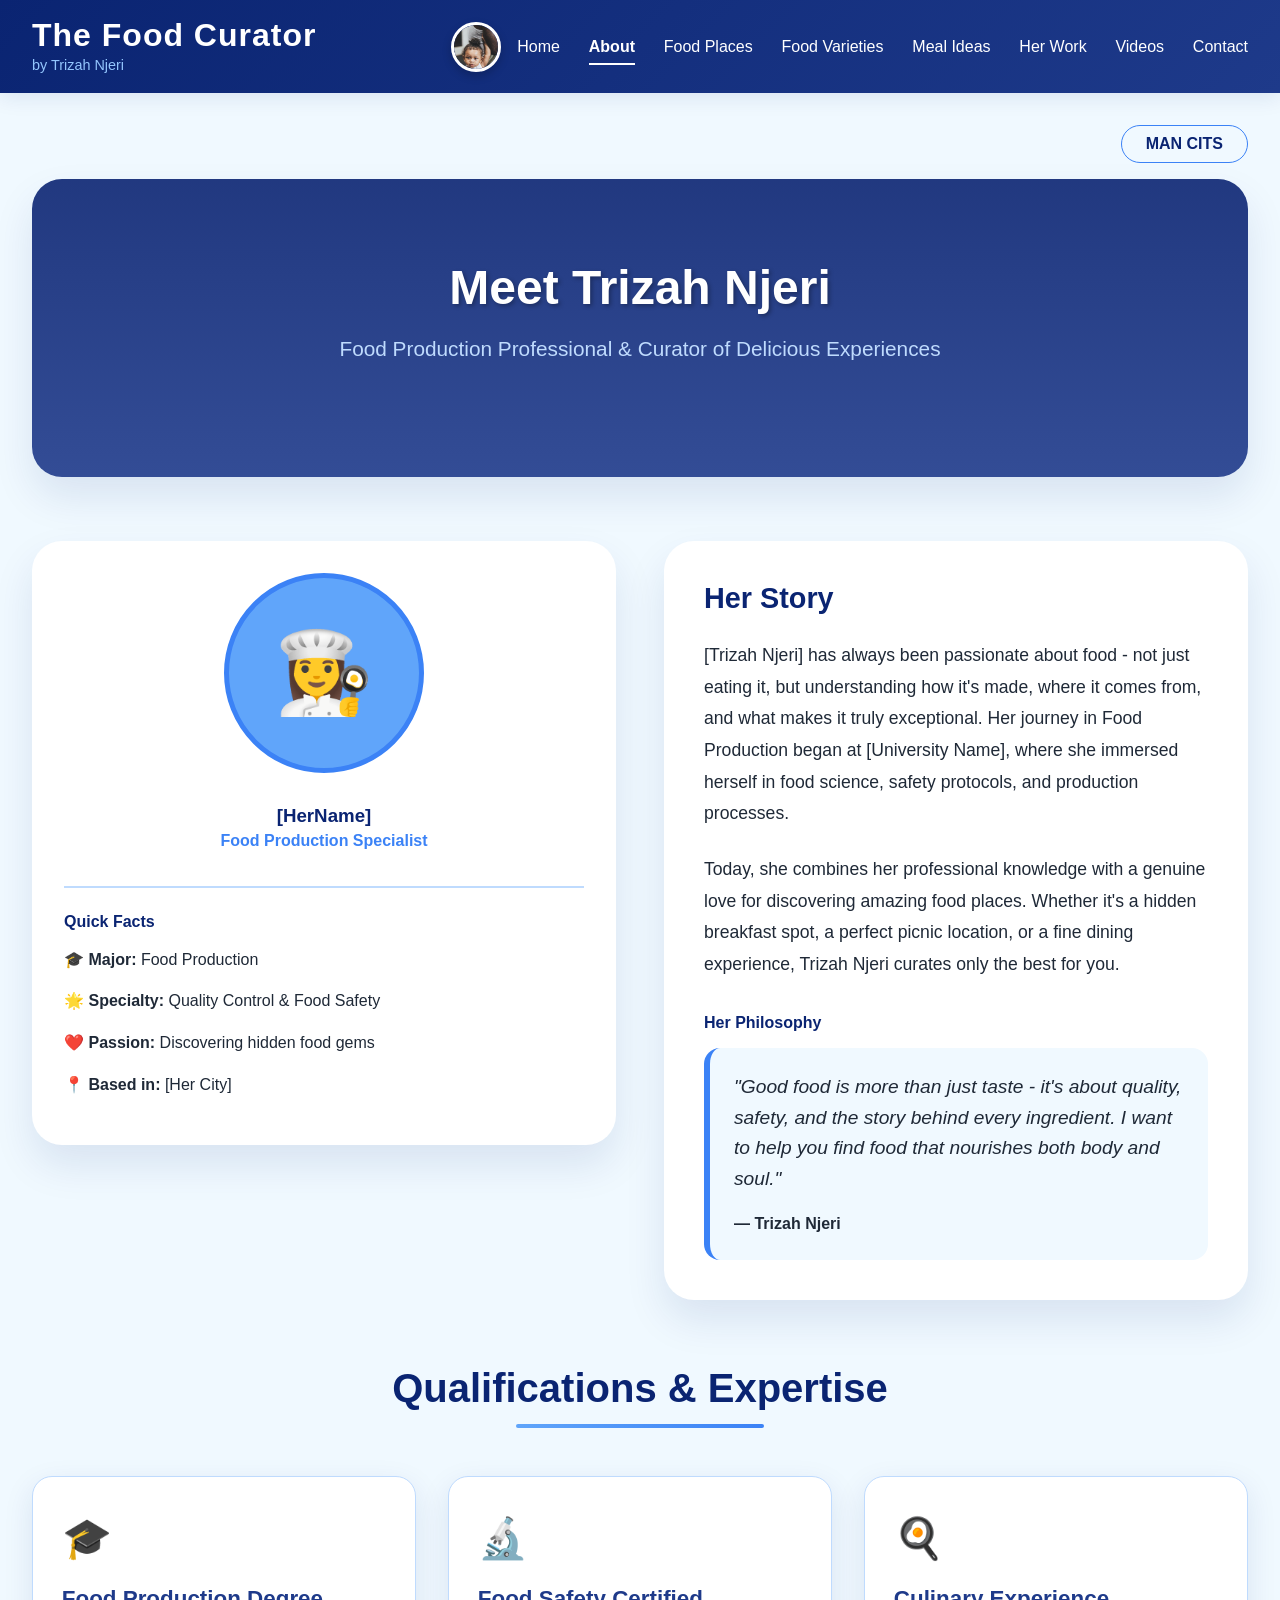
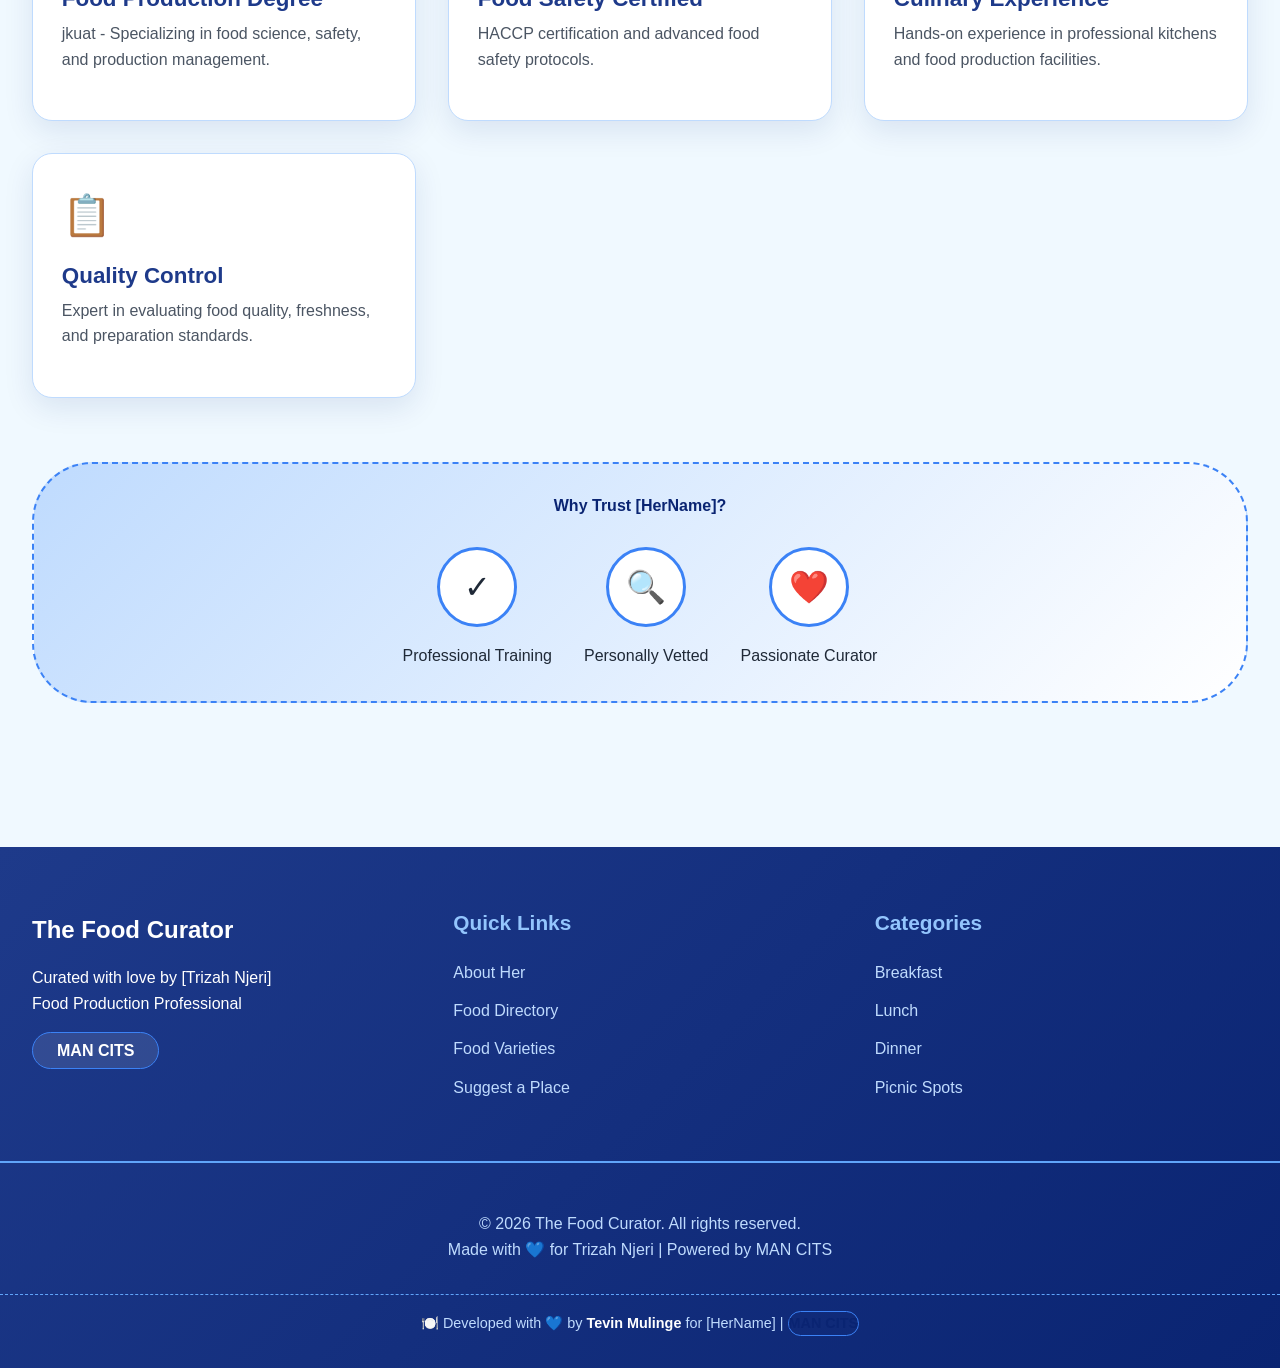
==== about.html @ 5f71d0d5 "Initial commit" ====
<!DOCTYPE html>
<html lang="en">
<head>
    <meta charset="UTF-8">
    <meta name="viewport" content="width=device-width, initial-scale=1.0">
    <title>About Her | The Food Curator</title>
    <link rel="stylesheet" href="main.css">
</head>
<body>
    <header>
    <div class="header-container">
        <div class="logo">
            <h1>The Food Curator</h1>
            <span>by Trizah Njeri</span>
        </div>
        
        <!-- HER PHOTO AT THE TOP -->
        <div class="profile-section">
            <img src="images/Trizah.jpg" alt="Trizah Njeri" class="profile-photo" onerror="this.src='https://via.placeholder.com/50/3b82f6/ffffff?text=Her'">
            <nav>
                <ul>
                    <li><a href="index.html">Home</a></li>
                    <li><a href="about.html">About</a></li>
                    <li><a href="places.html">Food Places</a></li>
                    <li><a href="varieties.html">Food Varieties</a></li>
                    <li><a href="meals.html">Meal Ideas</a></li>
                    <li><a href="work.html">Her Work</a></li>
                    <li><a href="videos.html">Videos</a></li>
                    <li><a href="contact.html">Contact</a></li>
                </ul>
            </nav>
        </div>
    </div>
</header>
    <main>
        <!-- MAN CITS LOGO (small) -->
        <div style="text-align: right; margin-bottom: 1rem;">
            <span class="man-cits-small">MAN CITS</span>
        </div>

        <!-- Hero Section -->
        <section class="hero" style="background: linear-gradient(rgba(10, 36, 114, 0.9), rgba(30, 58, 138, 0.9)), url('https://images.unsplash.com/photo-1576866209830-589e1bfbaa4d?ixlib=rb-1.2.1&auto=format&fit=crop&w=1350&q=80');">
            <h2>Meet Trizah Njeri</h2>
            <p>Food Production Professional & Curator of Delicious Experiences</p>
        </section>

        <!-- About Content -->
        <div style="display: grid; grid-template-columns: 1fr 1fr; gap: 3rem; margin: 3rem 0;">
            <!-- Left Column - Photo & Quick Facts -->
            <div>
                <div style="background: var(--white); border-radius: 30px; padding: 2rem; box-shadow: 0 20px 40px var(--shadow);">
                    <div style="width: 200px; height: 200px; background: var(--light-blue); border-radius: 50%; margin: 0 auto 2rem; display: flex; align-items: center; justify-content: center; border: 5px solid var(--medium-blue);">
                        <span style="font-size: 5rem;">👩‍🍳</span>
                    </div>
                    
                    <h3 style="text-align: center; color: var(--deep-blue);">[HerName]</h3>
                    <p style="text-align: center; color: var(--medium-blue); font-weight: 600; margin-bottom: 2rem;">Food Production Specialist</p>
                    
                    <div style="border-top: 2px solid var(--sky-soft); padding-top: 1.5rem;">
                        <h4>Quick Facts</h4>
                        <ul style="list-style: none; margin-top: 1rem;">
                            <li style="margin-bottom: 1rem;">🎓 <strong>Major:</strong> Food Production</li>
                            <li style="margin-bottom: 1rem;">🌟 <strong>Specialty:</strong> Quality Control & Food Safety</li>
                            <li style="margin-bottom: 1rem;">❤️ <strong>Passion:</strong> Discovering hidden food gems</li>
                            <li style="margin-bottom: 1rem;">📍 <strong>Based in:</strong> [Her City]</li>
                        </ul>
                    </div>
                </div>
            </div>
            
            <!-- Right Column - Bio & Story -->
            <div>
                <div style="background: var(--white); border-radius: 30px; padding: 2.5rem; box-shadow: 0 20px 40px var(--shadow);">
                    <h4 style="color: var(--deep-blue); font-size: 1.8rem; margin-bottom: 1.5rem;">Her Story</h4>
                    
                    <p style="margin-bottom: 1.5rem; font-size: 1.1rem; line-height: 1.8;">
                        [Trizah Njeri] has always been passionate about food - not just eating it, but understanding how it's made, 
                        where it comes from, and what makes it truly exceptional. Her journey in Food Production began at [University Name], 
                        where she immersed herself in food science, safety protocols, and production processes.
                    </p>
                    
                    <p style="margin-bottom: 1.5rem; font-size: 1.1rem; line-height: 1.8;">
                        Today, she combines her professional knowledge with a genuine love for discovering amazing food places. 
                        Whether it's a hidden breakfast spot, a perfect picnic location, or a fine dining experience, 
                        Trizah Njeri curates only the best for you.
                    </p>
                    
                    <h4 style="color: var(--deep-blue); margin: 2rem 0 1rem;">Her Philosophy</h4>
                    
                    <div style="background: var(--bg-soft); padding: 1.5rem; border-radius: 16px; border-left: 6px solid var(--medium-blue);">
                        <p style="font-style: italic; font-size: 1.2rem;">
                            "Good food is more than just taste - it's about quality, safety, and the story behind every ingredient. 
                            I want to help you find food that nourishes both body and soul."
                        </p>
                        <p style="margin-top: 1rem; font-weight: 600;">— Trizah Njeri</p>
                    </div>
                </div>
            </div>
        </div>

        <!-- Qualifications Section -->
        <section style="margin: 4rem 0;">
            <div class="section-header">
                <h3>Qualifications & Expertise</h3>
            </div>
            
            <div class="card-grid">
                <div class="card">
                    <div class="card-content">
                        <div style="font-size: 2.5rem; margin-bottom: 1rem;">🎓</div>
                        <h4>Food Production Degree</h4>
                        <p>jkuat - Specializing in food science, safety, and production management.</p>
                    </div>
                </div>
                
                <div class="card">
                    <div class="card-content">
                        <div style="font-size: 2.5rem; margin-bottom: 1rem;">🔬</div>
                        <h4>Food Safety Certified</h4>
                        <p>HACCP certification and advanced food safety protocols.</p>
                    </div>
                </div>
                
                <div class="card">
                    <div class="card-content">
                        <div style="font-size: 2.5rem; margin-bottom: 1rem;">🍳</div>
                        <h4>Culinary Experience</h4>
                        <p>Hands-on experience in professional kitchens and food production facilities.</p>
                    </div>
                </div>
                
                <div class="card">
                    <div class="card-content">
                        <div style="font-size: 2.5rem; margin-bottom: 1rem;">📋</div>
                        <h4>Quality Control</h4>
                        <p>Expert in evaluating food quality, freshness, and preparation standards.</p>
                    </div>
                </div>
            </div>
        </section>

        <!-- Why Trust Her -->
        <div class="man-cits-section">
            <h4 style="color: var(--deep-blue); margin-bottom: 1rem;">Why Trust [HerName]?</h4>
            <div style="display: flex; flex-wrap: wrap; gap: 2rem; justify-content: center; margin-top: 2rem;">
                <div style="text-align: center;">
                    <div style="font-size: 2rem; background: var(--white); width: 80px; height: 80px; border-radius: 50%; display: flex; align-items: center; justify-content: center; margin: 0 auto 1rem; border: 3px solid var(--medium-blue);">✓</div>
                    <p>Professional Training</p>
                </div>
                <div style="text-align: center;">
                    <div style="font-size: 2rem; background: var(--white); width: 80px; height: 80px; border-radius: 50%; display: flex; align-items: center; justify-content: center; margin: 0 auto 1rem; border: 3px solid var(--medium-blue);">🔍</div>
                    <p>Personally Vetted</p>
                </div>
                <div style="text-align: center;">
                    <div style="font-size: 2rem; background: var(--white); width: 80px; height: 80px; border-radius: 50%; display: flex; align-items: center; justify-content: center; margin: 0 auto 1rem; border: 3px solid var(--medium-blue);">❤️</div>
                    <p>Passionate Curator</p>
                </div>
            </div>
        </div>
    </main>

    <footer>
        <div class="footer-container">
            <div class="footer-section">
                <div class="footer-logo">The Food Curator</div>
                <p>Curated with love by [Trizah Njeri]</p>
                <p>Food Production Professional</p>
                <div class="man-cits-small" style="margin-top: 1rem; background: rgba(255,255,255,0.1); color: white;">MAN CITS</div>
            </div>
            <div class="footer-section">
                <h4>Quick Links</h4>
                <ul>
                    <li><a href="about.html">About Her</a></li>
                    <li><a href="places.html">Food Directory</a></li>
                    <li><a href="varieties.html">Food Varieties</a></li>
                    <li><a href="contact.html">Suggest a Place</a></li>
                </ul>
            </div>
            <div class="footer-section">
                <h4>Categories</h4>
                <ul>
                    <li><a href="places.html?cat=breakfast">Breakfast</a></li>
                    <li><a href="places.html?cat=lunch">Lunch</a></li>
                    <li><a href="places.html?cat=dinner">Dinner</a></li>
                    <li><a href="places.html?cat=picnic">Picnic Spots</a></li>
                </ul>
            </div>
        </div>
        <div class="copyright">
            <p>© <span class="current-year">2025</span> The Food Curator. All rights reserved.</p>
            <p>Made with 💙 for Trizah Njeri | Powered by MAN CITS</p>
        </div>
        <div class="developer-credit">
    <p>🍽️ Developed with 💙 by <strong>Tevin Mulinge</strong> for [HerName] | <span class="man-cits-small" style="background: transparent; padding: 0;">MAN CITS</span></p>
</div>
    </footer>

    <script src="main.js"></script>
</body>
</html>
---- main.css ----
/* ===== css/style.css ===== */
/* COMPLETE BLUE THEME - Food Curator Website */
/* Created with love for [HerName] - Food Production Professional */
/* Includes Man Cits logo styling throughout */

/* ===== VARIABLES ===== */
:root {
    /* Blue color palette - HER FAVORITE */
    --deep-blue: #0a2472;
    --ocean-blue: #1e3a8a;
    --medium-blue: #3b82f6;
    --light-blue: #60a5fa;
    --sky-light: #93c5fd;
    --sky-soft: #bfdbfe;
    --bg-soft: #f0f9ff;
    --white: #ffffff;
    --gray-100: #f3f4f6;
    --gray-600: #4b5563;
    --gray-800: #1f2937;
    
    /* Accent colors */
    --gold: #fbbf24;
    --success: #10b981;
    --shadow: rgba(10, 36, 114, 0.1);
}

/* ===== RESET & BASE ===== */
* {
    margin: 0;
    padding: 0;
    box-sizing: border-box;
}

html {
    scroll-behavior: smooth;
}

body {
    font-family: 'Segoe UI', Tahoma, Geneva, Verdana, sans-serif;
    background-color: var(--bg-soft);
    color: var(--gray-800);
    line-height: 1.6;
    min-height: 100vh;
    display: flex;
    flex-direction: column;
}

/* ===== TYPOGRAPHY ===== */
h1, h2, h3, h4, h5, h6 {
    color: var(--deep-blue);
    line-height: 1.2;
}

a {
    text-decoration: none;
}

/* ===== HEADER & NAVIGATION ===== */
header {
    background: linear-gradient(135deg, var(--deep-blue), var(--ocean-blue));
    color: var(--white);
    padding: 1rem 0;
    box-shadow: 0 4px 20px var(--shadow);
    position: sticky;
    top: 0;
    z-index: 1000;
}

.header-container {
    max-width: 1300px;
    margin: 0 auto;
    padding: 0 2rem;
    display: flex;
    justify-content: space-between;
    align-items: center;
    flex-wrap: wrap;
}

.logo h1 {
    font-size: 2rem;
    font-weight: 700;
    color: var(--white);
    letter-spacing: 1px;
}

.logo span {
    font-size: 0.9rem;
    color: var(--sky-light);
    display: block;
    font-weight: 300;
}

/* Navigation */
nav ul {
    display: flex;
    list-style: none;
    gap: 1.8rem;
    flex-wrap: wrap;
}

nav a {
    color: var(--white);
    font-weight: 500;
    padding: 0.5rem 0;
    border-bottom: 2px solid transparent;
    transition: all 0.3s ease;
    position: relative;
}

nav a:hover {
    border-bottom-color: var(--light-blue);
    color: var(--sky-light);
}

nav a.active {
    border-bottom-color: var(--white);
    color: var(--white);
    font-weight: 600;
}

/* Mobile menu button (hidden by default) */
.mobile-menu-btn {
    display: none;
    background: none;
    border: 2px solid var(--white);
    color: var(--white);
    font-size: 1.5rem;
    padding: 0.5rem 1rem;
    border-radius: 8px;
    cursor: pointer;
}

/* ===== MAIN CONTENT ===== */
main {
    max-width: 1300px;
    margin: 2rem auto;
    padding: 0 2rem;
    flex: 1;
    width: 100%;
}

/* ===== HERO SECTION ===== */
.hero {
    background: linear-gradient(rgba(10, 36, 114, 0.85), rgba(30, 58, 138, 0.85)), url('https://images.unsplash.com/photo-1504674900247-0877df9cc836?ixlib=rb-1.2.1&auto=format&fit=crop&w=1350&q=80');
    background-size: cover;
    background-position: center;
    color: var(--white);
    padding: 5rem 2rem;
    border-radius: 30px;
    margin-bottom: 4rem;
    text-align: center;
    box-shadow: 0 20px 40px var(--shadow);
}

.hero h2 {
    font-size: 3rem;
    margin-bottom: 1rem;
    color: var(--white);
    text-shadow: 2px 2px 4px rgba(0,0,0,0.3);
}

.hero p {
    font-size: 1.3rem;
    max-width: 700px;
    margin: 0 auto 2rem;
    color: var(--sky-soft);
}

/* ===== BUTTONS ===== */
.btn {
    display: inline-block;
    background-color: var(--medium-blue);
    color: var(--white);
    padding: 0.8rem 2rem;
    border-radius: 50px;
    text-decoration: none;
    font-weight: 600;
    transition: all 0.3s ease;
    border: none;
    cursor: pointer;
    box-shadow: 0 4px 10px rgba(59, 130, 246, 0.3);
    margin: 0.25rem;
}

.btn:hover {
    background-color: var(--ocean-blue);
    transform: translateY(-3px);
    box-shadow: 0 8px 20px rgba(59, 130, 246, 0.4);
}

.btn-outline {
    background-color: transparent;
    border: 2px solid var(--white);
    box-shadow: none;
}

.btn-outline:hover {
    background-color: var(--white);
    color: var(--deep-blue);
    border-color: var(--white);
}

.btn-small {
    padding: 0.5rem 1.2rem;
    font-size: 0.9rem;
}

/* ===== SECTION HEADERS ===== */
.section-header {
    text-align: center;
    margin-bottom: 3rem;
}

.section-header h3 {
    font-size: 2.5rem;
    color: var(--deep-blue);
    position: relative;
    display: inline-block;
    padding-bottom: 1rem;
}

.section-header h3::after {
    content: '';
    position: absolute;
    bottom: 0;
    left: 25%;
    width: 50%;
    height: 4px;
    background: linear-gradient(90deg, var(--light-blue), var(--medium-blue));
    border-radius: 2px;
}

.section-header p {
    color: var(--gray-600);
    font-size: 1.1rem;
    margin-top: 1rem;
}

/* ===== CARDS GRID ===== */
.card-grid {
    display: grid;
    grid-template-columns: repeat(auto-fit, minmax(300px, 1fr));
    gap: 2rem;
    margin: 2rem 0;
}

.card {
    background: var(--white);
    border-radius: 20px;
    overflow: hidden;
    box-shadow: 0 10px 30px var(--shadow);
    transition: all 0.3s ease;
    border: 1px solid var(--sky-soft);
    height: 100%;
    display: flex;
    flex-direction: column;
}

.card:hover {
    transform: translateY(-8px);
    box-shadow: 0 20px 40px rgba(30, 58, 138, 0.2);
}

.card-image {
    height: 200px;
    background-size: cover;
    background-position: center;
    position: relative;
}

.card-image .badge {
    position: absolute;
    top: 1rem;
    right: 1rem;
}

.card-content {
    padding: 1.8rem;
    flex: 1;
    display: flex;
    flex-direction: column;
}

.card h4 {
    color: var(--ocean-blue);
    margin-bottom: 0.5rem;
    font-size: 1.4rem;
}

.badge {
    display: inline-block;
    background-color: var(--sky-soft);
    color: var(--deep-blue);
    padding: 0.3rem 1rem;
    border-radius: 30px;
    font-size: 0.8rem;
    font-weight: 700;
    margin-bottom: 1rem;
    text-transform: uppercase;
    letter-spacing: 0.5px;
}

.card p {
    color: var(--gray-600);
    margin-bottom: 1.2rem;
    flex: 1;
}

.card-link {
    color: var(--medium-blue);
    font-weight: 600;
    display: inline-flex;
    align-items: center;
    gap: 0.3rem;
    transition: gap 0.3s ease;
    margin-top: auto;
}

.card-link:hover {
    color: var(--deep-blue);
    gap: 0.8rem;
}

/* ===== RATING STARS ===== */
.rating {
    color: var(--gold);
    font-size: 1.3rem;
    margin: 0.5rem 0;
    letter-spacing: 2px;
}

.rating-number {
    color: var(--gray-600);
    font-size: 0.9rem;
    margin-left: 0.5rem;
}

/* ===== CATEGORY TABS ===== */
.category-tabs {
    display: flex;
    justify-content: center;
    flex-wrap: wrap;
    gap: 1rem;
    margin: 2rem 0 3rem;
}

.tab-btn {
    background: var(--white);
    border: 2px solid var(--light-blue);
    color: var(--ocean-blue);
    padding: 0.7rem 2rem;
    border-radius: 40px;
    cursor: pointer;
    font-weight: 600;
    font-size: 1rem;
    transition: all 0.3s ease;
}

.tab-btn.active,
.tab-btn:hover {
    background: var(--medium-blue);
    color: var(--white);
    border-color: var(--medium-blue);
    transform: translateY(-2px);
    box-shadow: 0 5px 15px rgba(59, 130, 246, 0.3);
}

/* ===== FOOD VARIETIES GRID ===== */
.variety-grid {
    display: grid;
    grid-template-columns: repeat(auto-fit, minmax(220px, 1fr));
    gap: 1.8rem;
    margin: 2rem 0;
}

.variety-item {
    background: var(--white);
    padding: 2rem 1.5rem;
    border-radius: 16px;
    text-align: center;
    box-shadow: 0 8px 20px var(--shadow);
    border: 1px solid var(--sky-soft);
    transition: transform 0.3s ease;
}

.variety-item:hover {
    transform: translateY(-5px);
    border-color: var(--medium-blue);
}

.variety-item h5 {
    color: var(--deep-blue);
    font-size: 1.3rem;
    margin-bottom: 0.8rem;
}

.variety-item p {
    color: var(--gray-600);
    font-size: 0.95rem;
    margin-bottom: 1rem;
}

/* ===== MAN CITS LOGO STYLES ===== */
.man-cits-section {
    text-align: center;
    margin: 3rem 0;
    padding: 2rem;
    background: linear-gradient(135deg, var(--sky-soft), var(--white));
    border-radius: 60px;
    border: 2px dashed var(--medium-blue);
}

.man-cits-logo {
    font-size: 2.8rem;
    font-weight: 800;
    color: var(--deep-blue);
    text-transform: uppercase;
    letter-spacing: 6px;
    text-shadow: 3px 3px 6px rgba(59, 130, 246, 0.2);
    display: inline-block;
    padding: 0.5rem 3rem;
    border: 4px solid var(--medium-blue);
    border-radius: 60px;
    background-color: var(--white);
    line-height: 1.2;
}

.man-cits-logo span {
    color: var(--medium-blue);
    font-size: 1.2rem;
    display: block;
    letter-spacing: 3px;
    font-weight: 400;
}

.man-cits-sub {
    color: var(--ocean-blue);
    margin-top: 1rem;
    font-style: italic;
    font-size: 1.1rem;
}

.man-cits-small {
    background: var(--very-light-blue);
    padding: 0.3rem 1.5rem;
    border-radius: 30px;
    font-weight: bold;
    color: var(--deep-blue);
    display: inline-block;
    border: 1px solid var(--medium-blue);
}

/* ===== PORTFOLIO GALLERY ===== */
.portfolio-grid {
    display: grid;
    grid-template-columns: repeat(auto-fit, minmax(280px, 1fr));
    gap: 1.5rem;
    margin: 2rem 0;
}

.portfolio-item {
    position: relative;
    border-radius: 16px;
    overflow: hidden;
    box-shadow: 0 10px 20px var(--shadow);
    aspect-ratio: 1 / 1;
}

.portfolio-item img {
    width: 100%;
    height: 100%;
    object-fit: cover;
    transition: transform 0.5s ease;
}

.portfolio-item:hover img {
    transform: scale(1.1);
}

.portfolio-overlay {
    position: absolute;
    bottom: 0;
    left: 0;
    right: 0;
    background: linear-gradient(transparent, rgba(10, 36, 114, 0.9));
    color: var(--white);
    padding: 1.5rem;
    transform: translateY(100%);
    transition: transform 0.3s ease;
}

.portfolio-item:hover .portfolio-overlay {
    transform: translateY(0);
}

.portfolio-overlay h4 {
    color: var(--white);
    margin-bottom: 0.3rem;
}

.portfolio-overlay p {
    color: var(--sky-soft);
    font-size: 0.9rem;
}

/* ===== VIDEO SECTION ===== */
.video-grid {
    display: grid;
    grid-template-columns: repeat(auto-fit, minmax(300px, 1fr));
    gap: 2rem;
    margin: 2rem 0;
}

.video-card {
    background: var(--white);
    border-radius: 16px;
    overflow: hidden;
    box-shadow: 0 10px 30px var(--shadow);
}

.video-thumbnail {
    height: 180px;
    background-size: cover;
    background-position: center;
    position: relative;
}

.play-button {
    position: absolute;
    top: 50%;
    left: 50%;
    transform: translate(-50%, -50%);
    width: 50px;
    height: 50px;
    background: rgba(255,255,255,0.9);
    border-radius: 50%;
    display: flex;
    align-items: center;
    justify-content: center;
    color: var(--medium-blue);
    font-size: 1.5rem;
    cursor: pointer;
    transition: all 0.3s ease;
}

.video-card:hover .play-button {
    background: var(--medium-blue);
    color: var(--white);
    transform: translate(-50%, -50%) scale(1.1);
}

.video-info {
    padding: 1.5rem;
}

.video-info h4 {
    margin-bottom: 0.5rem;
}

.channel-name {
    color: var(--medium-blue);
    font-weight: 600;
    margin: 0.5rem 0;
}

/* ===== MEAL IDEAS PAGE ===== */
.meal-section {
    margin-bottom: 4rem;
}

.meal-time-header {
    display: flex;
    align-items: center;
    gap: 1rem;
    margin-bottom: 2rem;
    background: var(--white);
    padding: 1rem 2rem;
    border-radius: 60px;
    box-shadow: 0 5px 15px var(--shadow);
}

.meal-icon {
    font-size: 2.5rem;
}

.meal-time-header h4 {
    font-size: 2rem;
    margin: 0;
}

.meal-list {
    display: grid;
    grid-template-columns: repeat(auto-fit, minmax(250px, 1fr));
    gap: 1.5rem;
    padding-left: 1rem;
}

.meal-item {
    background: var(--white);
    padding: 1.5rem;
    border-radius: 16px;
    box-shadow: 0 5px 15px var(--shadow);
    border-left: 6px solid var(--medium-blue);
}

.meal-item h5 {
    color: var(--deep-blue);
    margin-bottom: 0.5rem;
    font-size: 1.2rem;
}

.meal-tags {
    margin-top: 1rem;
    display: flex;
    flex-wrap: wrap;
    gap: 0.5rem;
}

.meal-tag {
    background: var(--sky-soft);
    color: var(--deep-blue);
    padding: 0.2rem 1rem;
    border-radius: 20px;
    font-size: 0.8rem;
    font-weight: 600;
}

/* ===== CONTACT FORM ===== */
.form-container {
    background: var(--white);
    padding: 3rem;
    border-radius: 30px;
    box-shadow: 0 20px 40px var(--shadow);
    max-width: 700px;
    margin: 0 auto;
    border: 1px solid var(--sky-soft);
}

.form-group {
    margin-bottom: 2rem;
}

.form-group label {
    display: block;
    margin-bottom: 0.8rem;
    color: var(--deep-blue);
    font-weight: 600;
    font-size: 1.1rem;
}

.form-group input,
.form-group select,
.form-group textarea {
    width: 100%;
    padding: 1rem 1.2rem;
    border: 2px solid var(--sky-soft);
    border-radius: 16px;
    font-size: 1rem;
    transition: all 0.3s ease;
    font-family: inherit;
}

.form-group input:focus,
.form-group select:focus,
.form-group textarea:focus {
    outline: none;
    border-color: var(--medium-blue);
    box-shadow: 0 0 0 4px var(--sky-soft);
}

.form-group textarea {
    min-height: 150px;
    resize: vertical;
}

.form-row {
    display: grid;
    grid-template-columns: 1fr 1fr;
    gap: 1.5rem;
}

/* ===== SEARCH BAR ===== */
.search-container {
    max-width: 600px;
    margin: 2rem auto;
    position: relative;
}

.search-input {
    width: 100%;
    padding: 1.2rem 1.5rem;
    border: 3px solid var(--sky-soft);
    border-radius: 60px;
    font-size: 1.1rem;
    transition: all 0.3s ease;
    padding-right: 4rem;
}

.search-input:focus {
    outline: none;
    border-color: var(--medium-blue);
    box-shadow: 0 0 0 5px var(--sky-soft);
}

.search-btn {
    position: absolute;
    right: 0.5rem;
    top: 50%;
    transform: translateY(-50%);
    background: var(--medium-blue);
    color: var(--white);
    border: none;
    width: 3rem;
    height: 3rem;
    border-radius: 50%;
    cursor: pointer;
    font-size: 1.2rem;
    transition: all 0.3s ease;
}

.search-btn:hover {
    background: var(--deep-blue);
    transform: translateY(-50%) scale(1.05);
}

/* ===== FOOTER ===== */
footer {
    background: linear-gradient(135deg, var(--ocean-blue), var(--deep-blue));
    color: var(--white);
    padding: 4rem 0 2rem;
    margin-top: 4rem;
}

.footer-container {
    max-width: 1300px;
    margin: 0 auto;
    padding: 0 2rem;
    display: grid;
    grid-template-columns: repeat(auto-fit, minmax(250px, 1fr));
    gap: 3rem;
}

.footer-section h4 {
    color: var(--sky-light);
    margin-bottom: 1.5rem;
    font-size: 1.3rem;
}

.footer-section ul {
    list-style: none;
}

.footer-section li {
    margin-bottom: 0.8rem;
}

.footer-section a {
    color: var(--sky-soft);
    transition: color 0.3s ease;
}

.footer-section a:hover {
    color: var(--white);
    padding-left: 5px;
}

.footer-logo {
    font-size: 1.5rem;
    font-weight: 700;
    color: var(--white);
    margin-bottom: 1rem;
}

.copyright {
    text-align: center;
    padding-top: 3rem;
    margin-top: 3rem;
    border-top: 2px solid var(--light-blue);
    color: var(--sky-soft);
}

/* ===== RESPONSIVE DESIGN ===== */
@media (max-width: 1024px) {
    .hero h2 {
        font-size: 2.5rem;
    }
    
    .section-header h3 {
        font-size: 2rem;
    }
}

@media (max-width: 768px) {
    .header-container {
        flex-direction: column;
        gap: 1rem;
    }
    
    nav ul {
        justify-content: center;
        gap: 1rem;
    }
    
    nav a {
        font-size: 0.9rem;
    }
    
    .hero {
        padding: 3rem 1rem;
    }
    
    .hero h2 {
        font-size: 2rem;
    }
    
    .hero p {
        font-size: 1.1rem;
    }
    
    .form-row {
        grid-template-columns: 1fr;
        gap: 1rem;
    }
    
    .form-container {
        padding: 2rem;
    }
    
    .meal-time-header {
        flex-direction: column;
        text-align: center;
        padding: 1.5rem;
    }
    
    .meal-time-header h4 {
        font-size: 1.5rem;
    }
    
    .man-cits-logo {
        font-size: 2rem;
        padding: 0.5rem 1.5rem;
    }
}

@media (max-width: 480px) {
    nav ul {
        flex-wrap: wrap;
        gap: 0.8rem;
    }
    
    .hero h2 {
        font-size: 1.6rem;
    }
    
    .btn {
        padding: 0.6rem 1.2rem;
        font-size: 0.9rem;
    }
    
    .card-grid {
        grid-template-columns: 1fr;
    }
    
    .variety-grid {
        grid-template-columns: 1fr 1fr;
    }
    
    .man-cits-logo {
        font-size: 1.5rem;
        letter-spacing: 3px;
    }
    
    .man-cits-logo span {
        font-size: 0.9rem;
    }
}

/* ===== UTILITY CLASSES ===== */
.text-center { text-align: center; }
.mt-4 { margin-top: 2rem; }
.mb-4 { margin-bottom: 2rem; }
.p-4 { padding: 2rem; }
.hidden { display: none; }
/* Developer Credit */
.developer-credit {
    text-align: center;
    margin-top: 2rem;
    padding-top: 1rem;
    border-top: 1px dashed var(--light-blue);
    font-size: 0.9rem;
}

.developer-credit p {
    color: var(--sky-soft);
}

.developer-credit strong {
    color: var(--white);
    font-weight: 700;
}

.developer-credit:hover {
    opacity: 0.9;
    transition: opacity 0.3s ease;
}
/* ===== ADD THESE TO YOUR EXISTING CSS ===== */

/* Profile Photos */
.profile-section {
    display: flex;
    align-items: center;
    gap: 1rem;
    margin-left: 1rem;
}

.profile-photo {
    width: 50px;
    height: 50px;
    border-radius: 50%;
    border: 3px solid var(--white);
    object-fit: cover;
    box-shadow: 0 4px 10px rgba(0,0,0,0.2);
    transition: transform 0.3s ease;
}

.profile-photo:hover {
    transform: scale(1.1);
}

.profile-photo-large {
    width: 80px;
    height: 80px;
    border-width: 4px;
}

/* Developer Section with Your Photo */
.developer-with-photo {
    display: flex;
    align-items: center;
    justify-content: center;
    gap: 1.5rem;
    flex-wrap: wrap;
    margin: 1rem 0;
}

.dev-photo {
    width: 60px;
    height: 60px;
    border-radius: 50%;
    border: 3px solid var(--medium-blue);
    object-fit: cover;
}

.dev-info {
    text-align: left;
}

/* Restaurant Background Hero */
.restaurant-hero {
    background: linear-gradient(rgba(10, 36, 114, 0.7), rgba(30, 58, 138, 0.8)), url('YOUR_RESTAURANT_IMAGE_URL_HERE');
    background-size: cover;
    background-position: center;
    background-attachment: fixed;
}

/* Active filter button state */
.tab-btn.active {
    background: var(--medium-blue);
    color: var(--white);
    border-color: var(--medium-blue);
}

/* Hidden class for filtering */
.hidden {
    display: none;
}
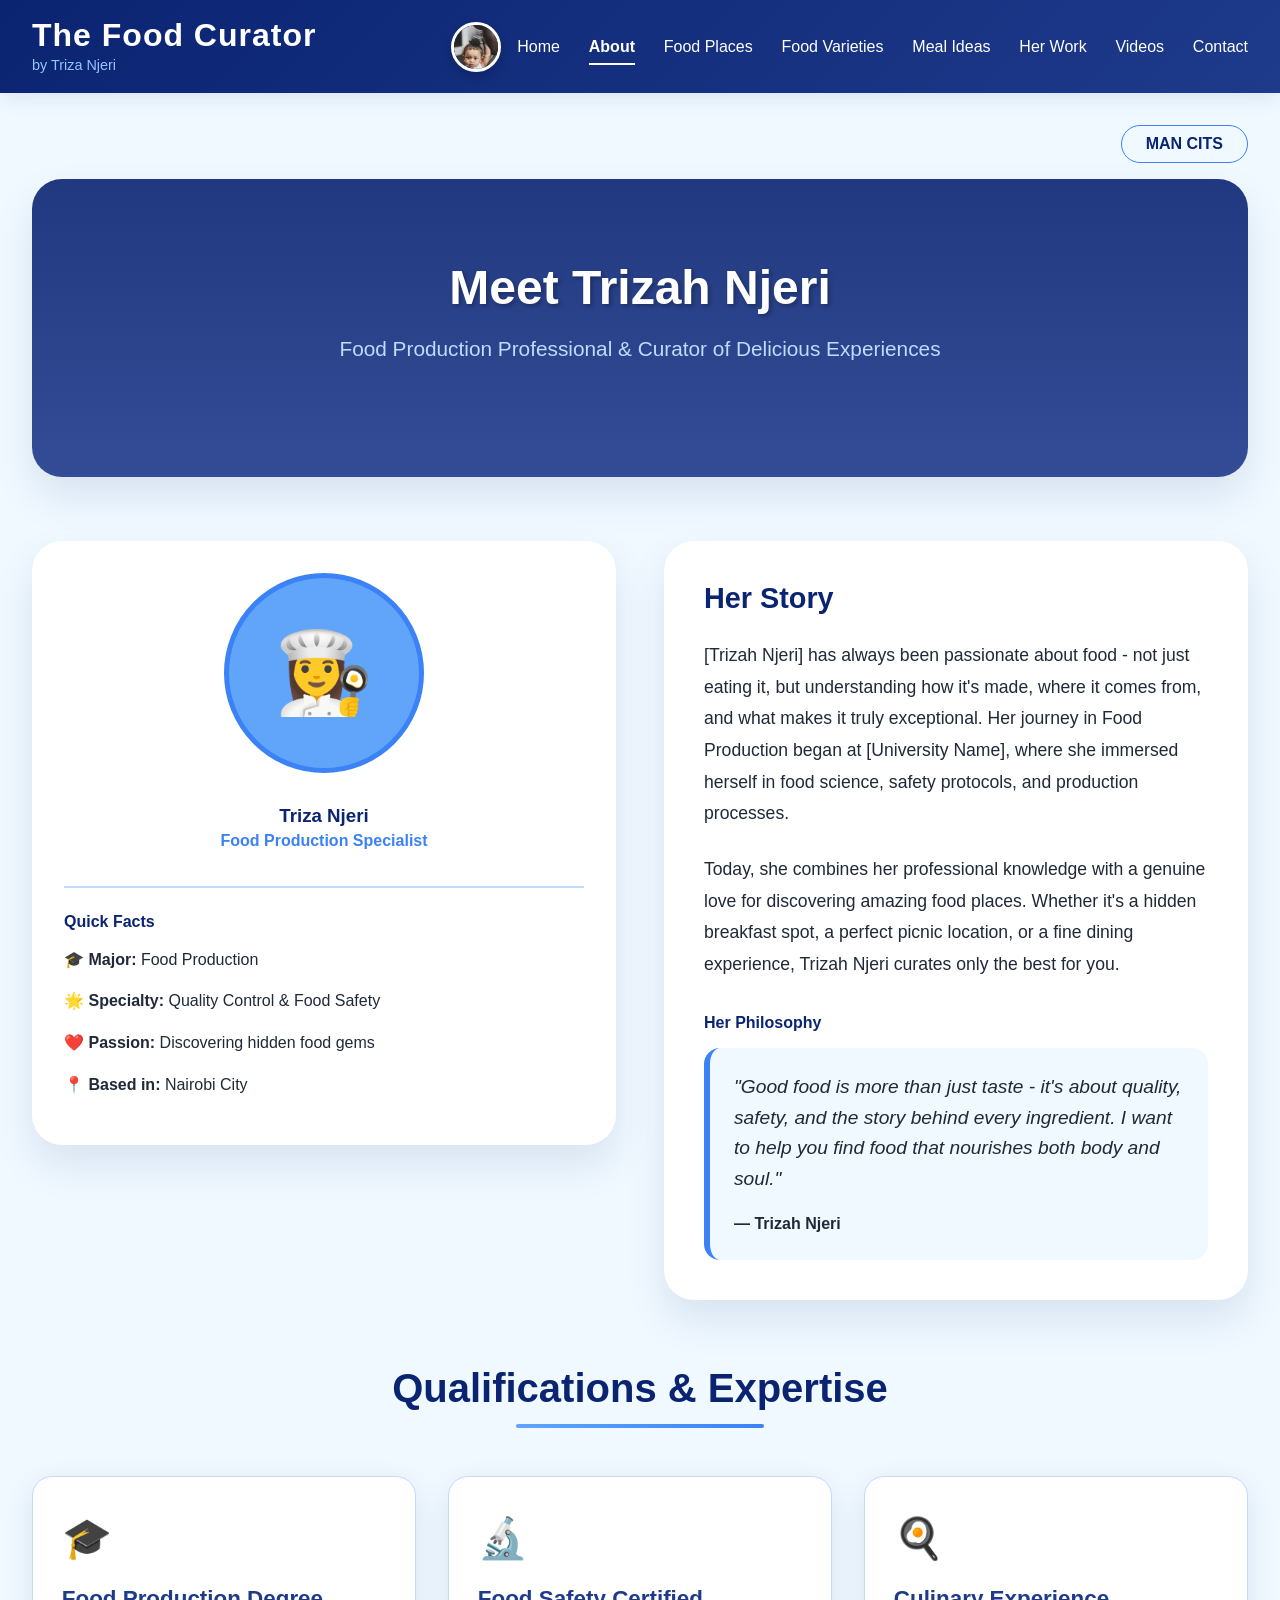
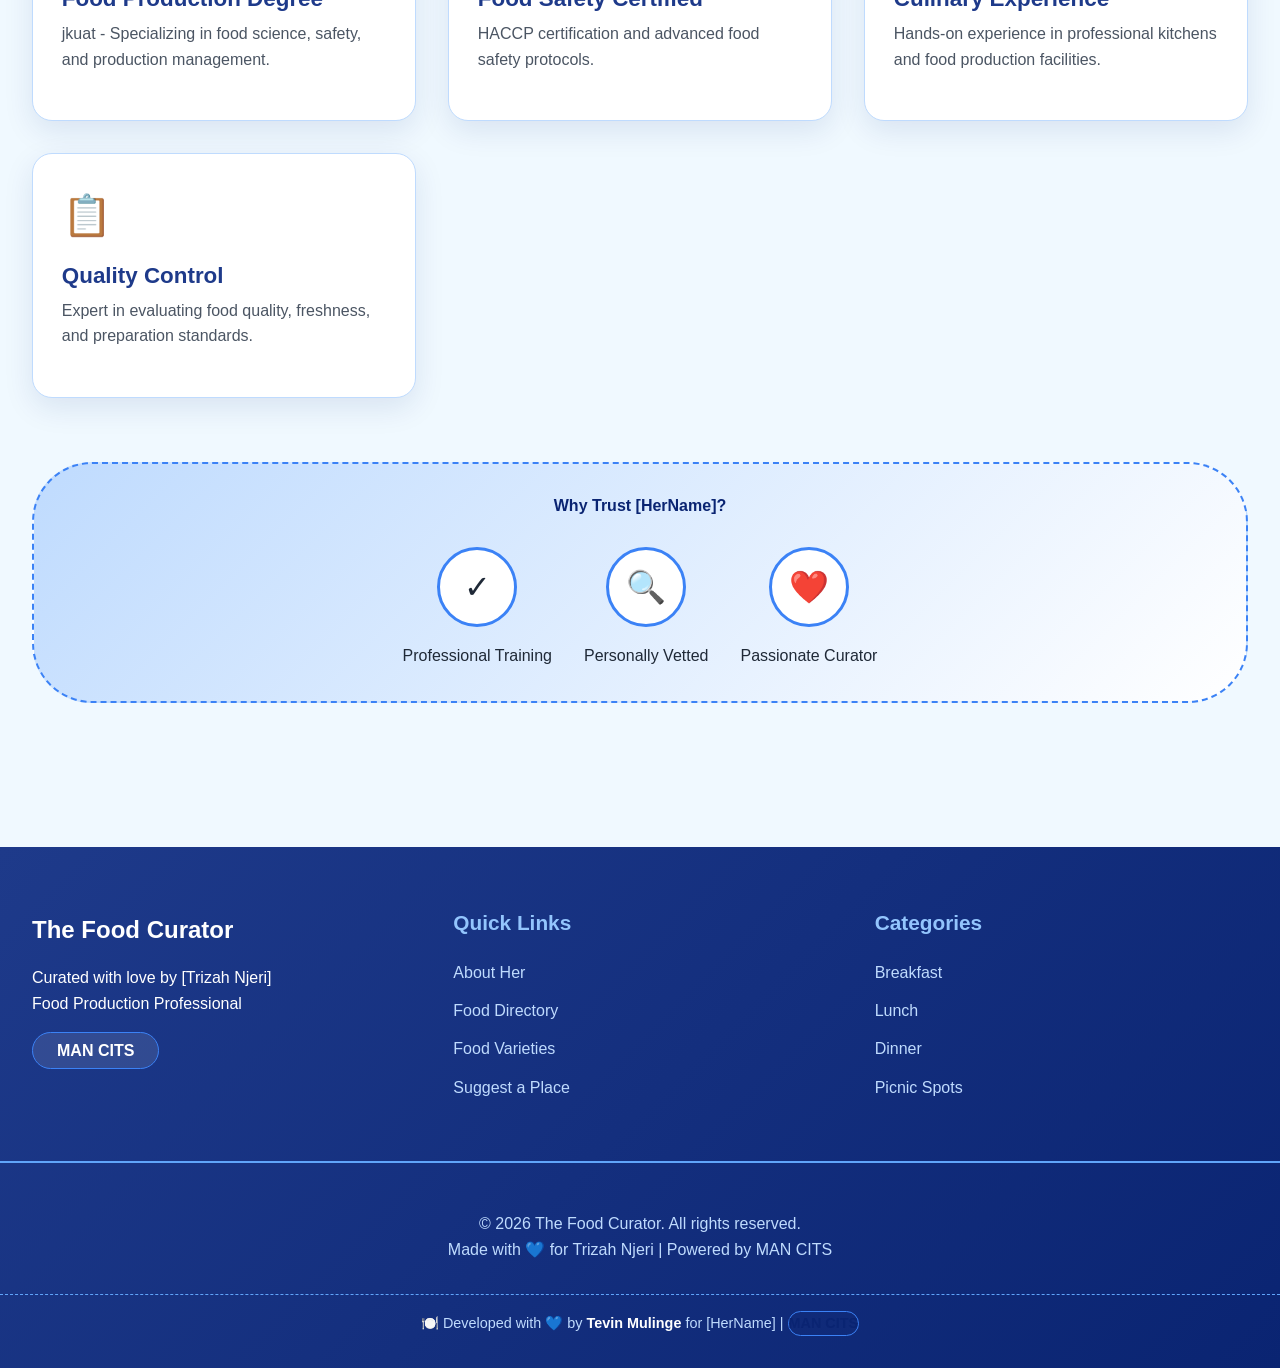
==== commit 0bba5956: "update" ====
--- a/about.html
+++ b/about.html
@@ -11,7 +11,7 @@
     <div class="header-container">
         <div class="logo">
             <h1>The Food Curator</h1>
-            <span>by Trizah Njeri</span>
+            <span>by Triza Njeri</span>
         </div>
         
         <!-- HER PHOTO AT THE TOP -->
@@ -53,7 +53,7 @@
                         <span style="font-size: 5rem;">👩‍🍳</span>
                     </div>
                     
-                    <h3 style="text-align: center; color: var(--deep-blue);">[HerName]</h3>
+                    <h3 style="text-align: center; color: var(--deep-blue);">Triza Njeri</h3>
                     <p style="text-align: center; color: var(--medium-blue); font-weight: 600; margin-bottom: 2rem;">Food Production Specialist</p>
                     
                     <div style="border-top: 2px solid var(--sky-soft); padding-top: 1.5rem;">
@@ -62,7 +62,7 @@
                             <li style="margin-bottom: 1rem;">🎓 <strong>Major:</strong> Food Production</li>
                             <li style="margin-bottom: 1rem;">🌟 <strong>Specialty:</strong> Quality Control & Food Safety</li>
                             <li style="margin-bottom: 1rem;">❤️ <strong>Passion:</strong> Discovering hidden food gems</li>
-                            <li style="margin-bottom: 1rem;">📍 <strong>Based in:</strong> [Her City]</li>
+                            <li style="margin-bottom: 1rem;">📍 <strong>Based in:</strong> Nairobi City</li>
                         </ul>
                     </div>
                 </div>
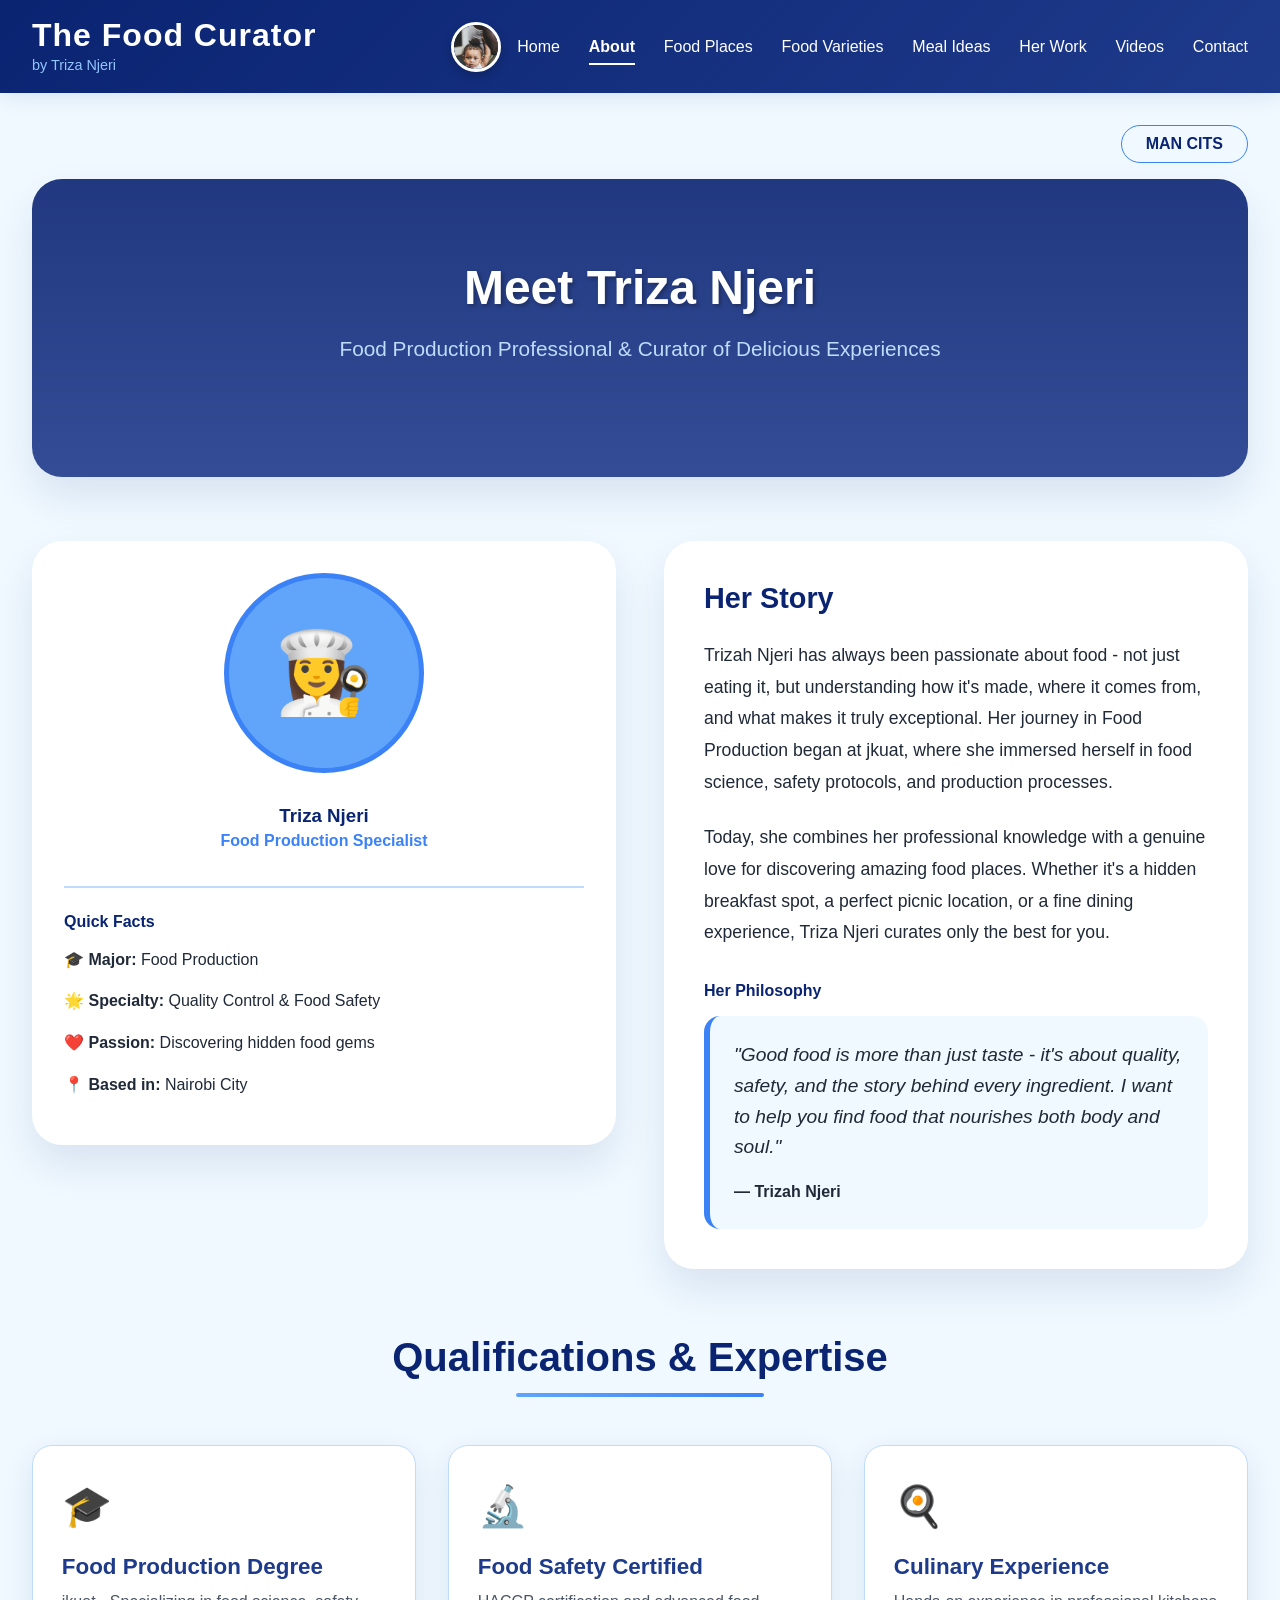
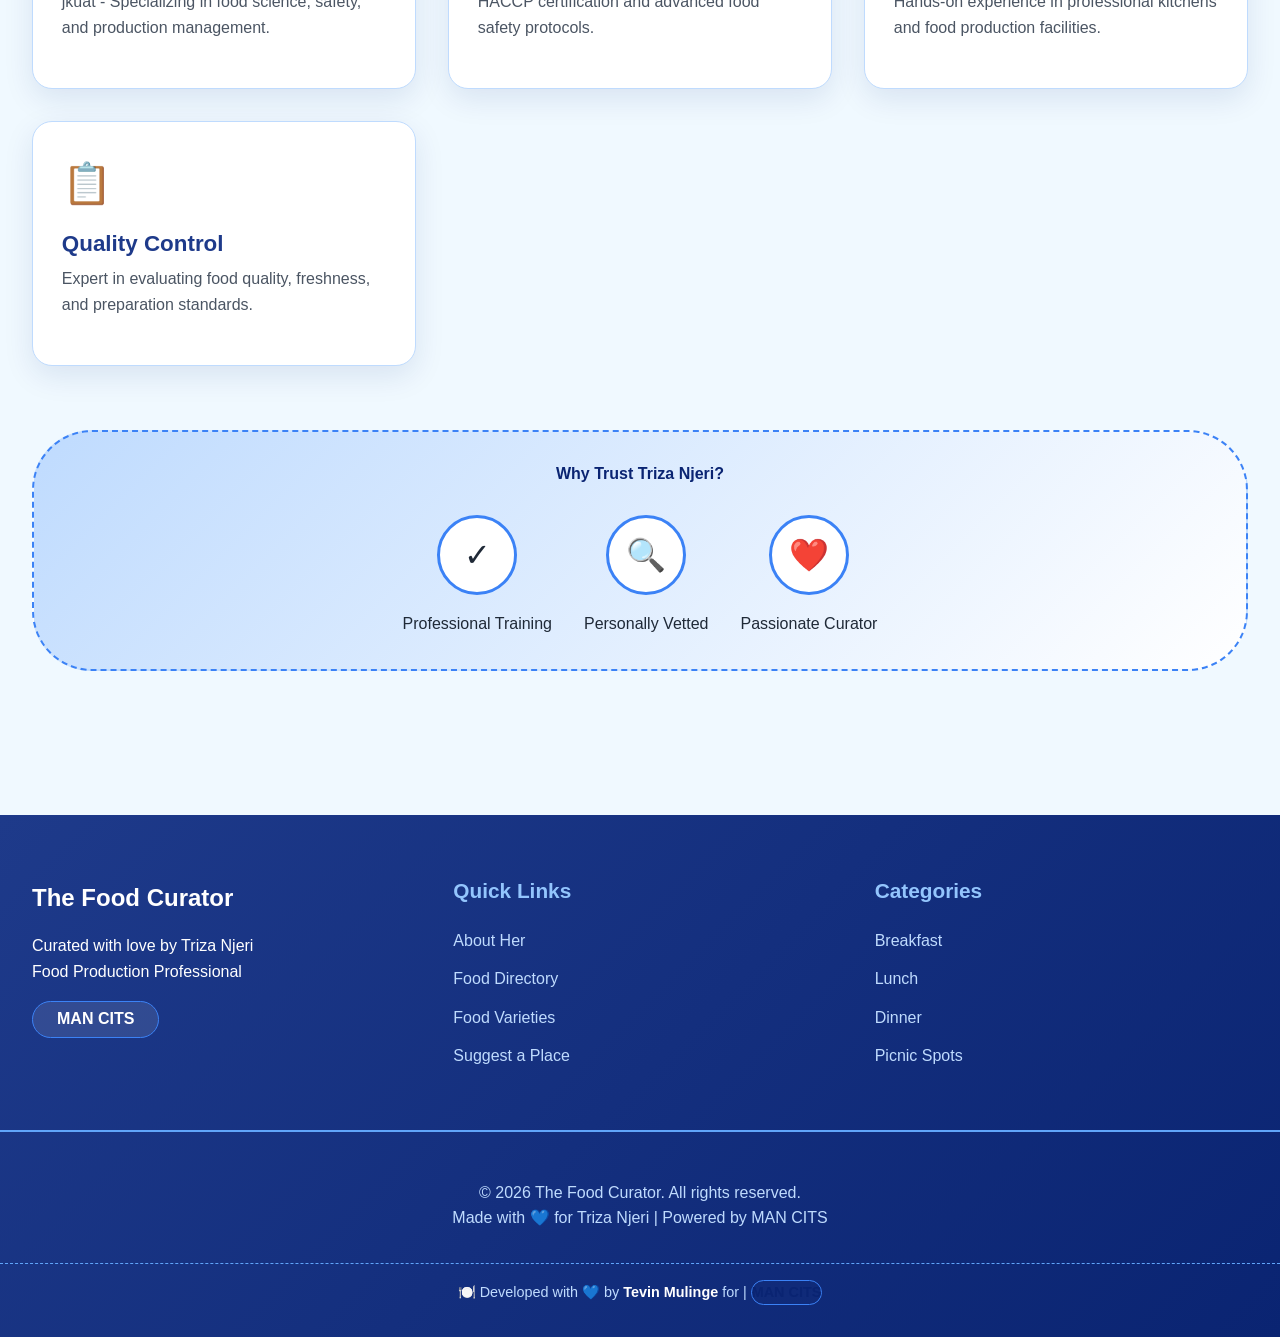
==== commit 215589cb: "update" ====
--- a/about.html
+++ b/about.html
@@ -16,7 +16,7 @@
         
         <!-- HER PHOTO AT THE TOP -->
         <div class="profile-section">
-            <img src="images/Trizah.jpg" alt="Trizah Njeri" class="profile-photo" onerror="this.src='https://via.placeholder.com/50/3b82f6/ffffff?text=Her'">
+            <img src="images/Trizah.jpg" alt="Triza Njeri" class="profile-photo" onerror="this.src='https://via.placeholder.com/50/3b82f6/ffffff?text=Her'">
             <nav>
                 <ul>
                     <li><a href="index.html">Home</a></li>
@@ -40,7 +40,7 @@
 
         <!-- Hero Section -->
         <section class="hero" style="background: linear-gradient(rgba(10, 36, 114, 0.9), rgba(30, 58, 138, 0.9)), url('https://images.unsplash.com/photo-1576866209830-589e1bfbaa4d?ixlib=rb-1.2.1&auto=format&fit=crop&w=1350&q=80');">
-            <h2>Meet Trizah Njeri</h2>
+            <h2>Meet Triza Njeri</h2>
             <p>Food Production Professional & Curator of Delicious Experiences</p>
         </section>
 
@@ -74,15 +74,15 @@
                     <h4 style="color: var(--deep-blue); font-size: 1.8rem; margin-bottom: 1.5rem;">Her Story</h4>
                     
                     <p style="margin-bottom: 1.5rem; font-size: 1.1rem; line-height: 1.8;">
-                        [Trizah Njeri] has always been passionate about food - not just eating it, but understanding how it's made, 
-                        where it comes from, and what makes it truly exceptional. Her journey in Food Production began at [University Name], 
+                        Trizah Njeri has always been passionate about food - not just eating it, but understanding how it's made, 
+                        where it comes from, and what makes it truly exceptional. Her journey in Food Production began at jkuat, 
                         where she immersed herself in food science, safety protocols, and production processes.
                     </p>
                     
                     <p style="margin-bottom: 1.5rem; font-size: 1.1rem; line-height: 1.8;">
                         Today, she combines her professional knowledge with a genuine love for discovering amazing food places. 
                         Whether it's a hidden breakfast spot, a perfect picnic location, or a fine dining experience, 
-                        Trizah Njeri curates only the best for you.
+                        Triza Njeri curates only the best for you.
                     </p>
                     
                     <h4 style="color: var(--deep-blue); margin: 2rem 0 1rem;">Her Philosophy</h4>
@@ -141,7 +141,7 @@
 
         <!-- Why Trust Her -->
         <div class="man-cits-section">
-            <h4 style="color: var(--deep-blue); margin-bottom: 1rem;">Why Trust [HerName]?</h4>
+            <h4 style="color: var(--deep-blue); margin-bottom: 1rem;">Why Trust Triza Njeri?</h4>
             <div style="display: flex; flex-wrap: wrap; gap: 2rem; justify-content: center; margin-top: 2rem;">
                 <div style="text-align: center;">
                     <div style="font-size: 2rem; background: var(--white); width: 80px; height: 80px; border-radius: 50%; display: flex; align-items: center; justify-content: center; margin: 0 auto 1rem; border: 3px solid var(--medium-blue);">✓</div>
@@ -163,7 +163,7 @@
         <div class="footer-container">
             <div class="footer-section">
                 <div class="footer-logo">The Food Curator</div>
-                <p>Curated with love by [Trizah Njeri]</p>
+                <p>Curated with love by Triza Njeri</p>
                 <p>Food Production Professional</p>
                 <div class="man-cits-small" style="margin-top: 1rem; background: rgba(255,255,255,0.1); color: white;">MAN CITS</div>
             </div>
@@ -188,10 +188,10 @@
         </div>
         <div class="copyright">
             <p>© <span class="current-year">2025</span> The Food Curator. All rights reserved.</p>
-            <p>Made with 💙 for Trizah Njeri | Powered by MAN CITS</p>
+            <p>Made with 💙 for Triza Njeri | Powered by MAN CITS</p>
         </div>
         <div class="developer-credit">
-    <p>🍽️ Developed with 💙 by <strong>Tevin Mulinge</strong> for [HerName] | <span class="man-cits-small" style="background: transparent; padding: 0;">MAN CITS</span></p>
+    <p>🍽️ Developed with 💙 by <strong>Tevin Mulinge</strong> for | <span class="man-cits-small" style="background: transparent; padding: 0;">MAN CITS</span></p>
 </div>
     </footer>
 
